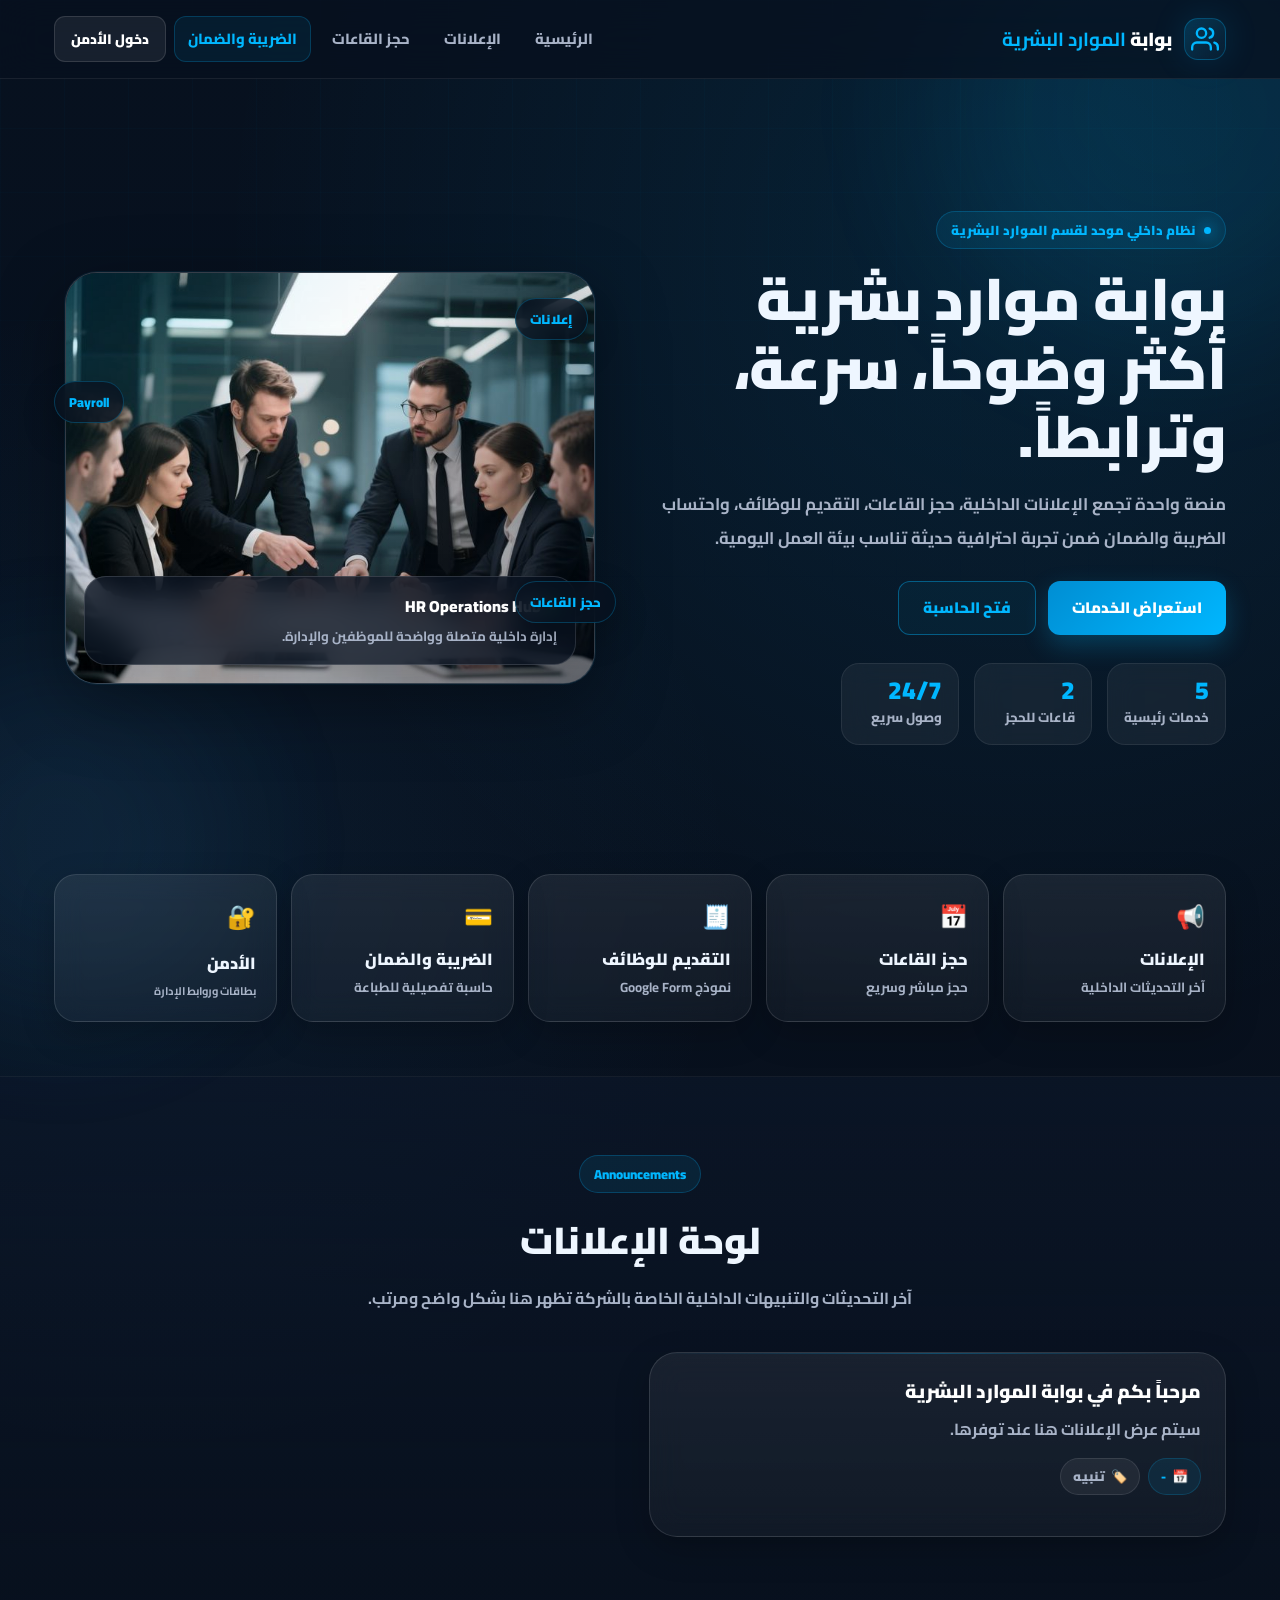
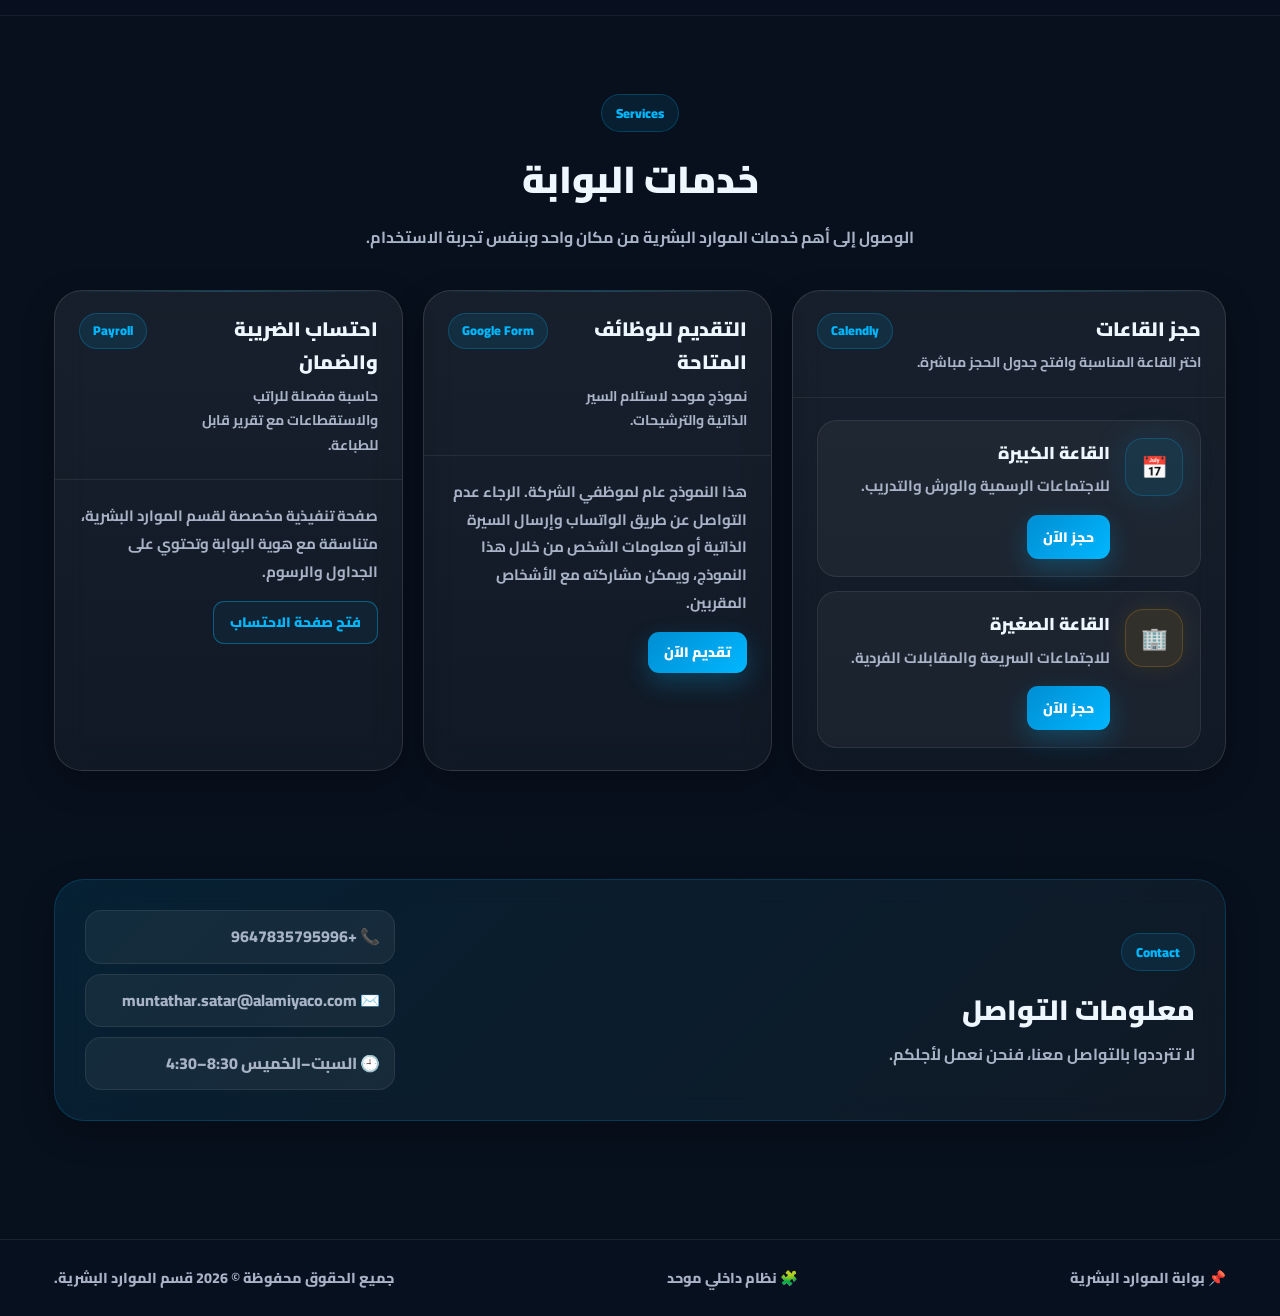
==== index.html @ 2784f4d8 "Add files via upload" ====
<!DOCTYPE html>
<html lang="ar" dir="rtl">
<head>
  <meta charset="UTF-8" />
  <meta name="viewport" content="width=device-width, initial-scale=1.0" />
  <title>بوابة الموارد البشرية | HR Portal</title>
  <link rel="preconnect" href="https://fonts.googleapis.com">
  <link href="https://fonts.googleapis.com/css2?family=Cairo:wght@300;400;600;700;800;900&display=swap" rel="stylesheet">
  <link rel="stylesheet" href="styles.css" />
</head>
<body>
  <div class="bg-orb orb-1"></div>
  <div class="bg-orb orb-2"></div>
  <div class="bg-grid"></div>

  <header id="header">
    <div class="container navbar">
      <a class="logo" href="index.html" aria-label="بوابة الموارد البشرية">
        <span class="logo-icon">
          <svg width="28" height="28" viewBox="0 0 24 24" fill="none" stroke="currentColor"
            stroke-width="2" stroke-linecap="round" stroke-linejoin="round">
            <path d="M17 21v-2a4 4 0 0 0-4-4H5a4 4 0 0 0-4 4v2"></path>
            <circle cx="9" cy="7" r="4"></circle>
            <path d="M23 21v-2a4 4 0 0 0-3-3.87"></path>
            <path d="M16 3.13a4 4 0 0 1 0 7.75"></path>
          </svg>
        </span>
        <span class="logo-text">بوابة <strong>الموارد البشرية</strong></span>
      </a>

      <nav class="nav-actions" aria-label="القائمة الرئيسية">
        <a class="nav-link" href="#home">الرئيسية</a>
        <a class="nav-link" href="#announcements">الإعلانات</a>
        <a class="nav-link" href="#booking">حجز القاعات</a>
        <a class="nav-link nav-tax" href="tax.html">الضريبة والضمان</a>
        <button class="btn btn-dark btn-sm" type="button" onclick="openAdminLogin()">دخول الأدمن</button>
      </nav>
    </div>
  </header>

  <main>
    <section class="hero portal-hero" id="home">
      <div class="container hero-layout">
        <div class="hero-copy reveal">
          <div class="eyebrow"><span></span> نظام داخلي موحد لقسم الموارد البشرية</div>
          <h1>بوابة موارد بشرية أكثر وضوحاً، سرعة، وترابطاً.</h1>
          <p>
            منصة واحدة تجمع الإعلانات الداخلية، حجز القاعات، التقديم للوظائف، واحتساب الضريبة والضمان
            ضمن تجربة احترافية حديثة تناسب بيئة العمل اليومية.
          </p>

          <div class="hero-buttons">
            <a class="btn btn-primary" href="#quickAccess">استعراض الخدمات</a>
            <a class="btn btn-outline" href="tax.html">فتح الحاسبة</a>
          </div>

          <div class="hero-metrics" aria-label="مؤشرات البوابة">
            <div><strong>5</strong><span>خدمات رئيسية</span></div>
            <div><strong>2</strong><span>قاعات للحجز</span></div>
            <div><strong>24/7</strong><span>وصول سريع</span></div>
          </div>
        </div>

        <div class="hero-visual reveal">
          <div class="visual-card">
            <img src="hero.jpg" alt="اجتماع فريق الموارد البشرية" />
            <div class="visual-overlay">
              <div>
                <span class="status-dot"></span>
                HR Operations Hub
              </div>
              <p>إدارة داخلية متصلة وواضحة للموظفين والإدارة.</p>
            </div>
          </div>
          <div class="floating-chip chip-a">إعلانات</div>
          <div class="floating-chip chip-b">حجز القاعات</div>
          <div class="floating-chip chip-c">Payroll</div>
        </div>
      </div>
    </section>

    <section class="quick-section" id="quickAccess">
      <div class="container">
        <div class="quick-grid">
          <a class="quick-card reveal" href="#announcements">
            <span class="quick-icon">📢</span>
            <strong>الإعلانات</strong>
            <small>آخر التحديثات الداخلية</small>
          </a>
          <a class="quick-card reveal" href="#booking">
            <span class="quick-icon">📅</span>
            <strong>حجز القاعات</strong>
            <small>حجز مباشر وسريع</small>
          </a>
          <a class="quick-card reveal" id="applyFormQuick" href="#" target="_blank" rel="noopener">
            <span class="quick-icon">🧾</span>
            <strong>التقديم للوظائف</strong>
            <small>نموذج Google Form</small>
          </a>
          <a class="quick-card reveal" href="tax.html">
            <span class="quick-icon">💳</span>
            <strong>الضريبة والضمان</strong>
            <small>حاسبة تفصيلية للطباعة</small>
          </a>
          <button class="quick-card reveal quick-button" type="button" onclick="openAdminLogin()">
            <span class="quick-icon">🔐</span>
            <strong>الأدمن</strong>
            <small>بطاقات وروابط الإدارة</small>
          </button>
        </div>
      </div>
    </section>

    <section id="announcements" class="content-section section-panel">
      <div class="container">
        <div class="section-title reveal">
          <span class="section-kicker">Announcements</span>
          <h2>لوحة الإعلانات</h2>
          <p>آخر التحديثات والتنبيهات الداخلية الخاصة بالشركة تظهر هنا بشكل واضح ومرتب.</p>
        </div>
        <div class="ann-list" id="annList"></div>
      </div>
    </section>

    <section class="portal-section content-section" id="portal">
      <div class="container">
        <div class="section-title reveal">
          <span class="section-kicker">Services</span>
          <h2>خدمات البوابة</h2>
          <p>الوصول إلى أهم خدمات الموارد البشرية من مكان واحد وبنفس تجربة الاستخدام.</p>
        </div>

        <div class="services-grid">
          <div id="booking" class="card service-card reveal">
            <div class="card-head">
              <div>
                <h3>حجز القاعات</h3>
                <p>اختر القاعة المناسبة وافتح جدول الحجز مباشرة.</p>
              </div>
              <span class="badge">Calendly</span>
            </div>
            <div class="card-body">
              <div class="booking-stack">
                <div class="booking-card">
                  <div class="icon-box">📅</div>
                  <div class="booking-content">
                    <h4>القاعة الكبيرة</h4>
                    <p>للاجتماعات الرسمية والورش والتدريب.</p>
                    <button class="btn btn-primary btn-sm" type="button" onclick="openCalendly('big')">حجز الآن</button>
                  </div>
                </div>
                <div class="booking-card">
                  <div class="icon-box small-room-icon">🏢</div>
                  <div class="booking-content">
                    <h4>القاعة الصغيرة</h4>
                    <p>للاجتماعات السريعة والمقابلات الفردية.</p>
                    <button class="btn btn-primary btn-sm" type="button" onclick="openCalendly('small')">حجز الآن</button>
                  </div>
                </div>
              </div>
            </div>
          </div>

          <div id="apply" class="card service-card reveal">
            <div class="card-head">
              <div>
                <h3>التقديم للوظائف المتاحة</h3>
                <p>نموذج موحد لاستلام السير الذاتية والترشيحات.</p>
              </div>
              <span class="badge">Google Form</span>
            </div>
            <div class="card-body">
              <p class="apply-text">
                هذا النموذج عام لموظفي الشركة. الرجاء عدم التواصل عن طريق الواتساب وإرسال السيرة الذاتية
                أو معلومات الشخص من خلال هذا النموذج، ويمكن مشاركته مع الأشخاص المقربين.
              </p>
              <a class="btn btn-primary btn-sm" id="applyFormBtn" href="#" target="_blank" rel="noopener">تقديم الآن</a>
            </div>
          </div>

          <div id="taxCalculator" class="card service-card reveal">
            <div class="card-head">
              <div>
                <h3>احتساب الضريبة والضمان</h3>
                <p>حاسبة مفصلة للراتب والاستقطاعات مع تقرير قابل للطباعة.</p>
              </div>
              <span class="badge">Payroll</span>
            </div>
            <div class="card-body">
              <p class="apply-text">
                صفحة تنفيذية مخصصة لقسم الموارد البشرية، متناسقة مع هوية البوابة وتحتوي على الجداول والرسوم.
              </p>
              <a class="btn btn-outline btn-sm" href="tax.html">فتح صفحة الاحتساب</a>
            </div>
          </div>
        </div>
      </div>
    </section>

    <section id="info" class="info-section content-section">
      <div class="container">
        <div class="contact-panel reveal">
          <div>
            <span class="section-kicker">Contact</span>
            <h2>معلومات التواصل</h2>
            <p>لا تترددوا بالتواصل معنا، فنحن نعمل لأجلكم.</p>
          </div>
          <div class="contact-items">
            <div class="contact-item">📞 <span id="hrPhone">+9647835795996</span></div>
            <div class="contact-item">✉️ <a id="hrEmail" href="mailto:muntathar.satar@alamiyaco.com">muntathar.satar@alamiyaco.com</a></div>
            <div class="contact-item">🕘 السبت–الخميس 8:30–4:30</div>
          </div>
        </div>
      </div>
    </section>
  </main>

  <footer>
    <div class="container footer-mini">
      <div class="item">📌 بوابة الموارد البشرية</div>
      <div class="item">🧩 نظام داخلي موحد</div>
      <div class="item">جميع الحقوق محفوظة &copy; <span id="year"></span> قسم الموارد البشرية.</div>
    </div>
  </footer>

  <div class="modal" id="calModal" aria-hidden="true">
    <div class="modal-dialog" role="dialog" aria-modal="true">
      <div class="modal-head">
        <h3 id="calTitle">الحجز</h3>
        <button class="xbtn" type="button" onclick="closeCalModal()">✕</button>
      </div>
      <div class="modal-body modal-body-zero">
        <iframe class="cal-frame" id="calFrame" title="Calendly"></iframe>
      </div>
    </div>
  </div>

  <div class="modal" id="adminLoginModal" aria-hidden="true">
    <div class="modal-dialog admin-dialog" role="dialog" aria-modal="true">
      <div class="modal-head">
        <h3>دخول الأدمن</h3>
        <button class="xbtn" type="button" onclick="closeAdminLogin()">✕</button>
      </div>
      <div class="admin-login-body">
        <p class="admin-login-text">الرجاء إدخال كلمة المرور للدخول إلى بوابة الأدمن.</p>
        <input type="password" id="adminPassword" placeholder="أدخل كلمة المرور" class="admin-password-input" />
        <div id="adminLoginError" class="admin-login-error"></div>
        <div class="admin-login-actions">
          <button class="btn btn-primary" type="button" onclick="submitAdminLogin()">دخول</button>
          <button class="btn btn-outline-dark" type="button" onclick="closeAdminLogin()">إلغاء</button>
        </div>
      </div>
    </div>
  </div>

  <script src="script.js"></script>
</body>
</html>
---- styles.css ----
/* ===== HR PORTAL — CONNECTED PREMIUM CORPORATE FUTURISTIC UI ===== */
:root{
  --navy:#07111f;
  --navy-2:#0b1628;
  --navy-3:#101d31;
  --panel:rgba(255,255,255,.055);
  --panel-strong:rgba(255,255,255,.082);
  --border:rgba(255,255,255,.12);
  --border-soft:rgba(255,255,255,.075);
  --cyan:#00b7ff;
  --blue:#3498db;
  --cyan-soft:rgba(0,183,255,.14);
  --cyan-border:rgba(0,183,255,.28);
  --white:#ffffff;
  --text:#eef6ff;
  --muted:#a8b3c7;
  --muted-2:#77839a;
  --warning:#f59e0b;
  --danger:#ff4466;
  --radius-sm:12px;
  --radius:18px;
  --radius-lg:28px;
  --container:1220px;
  --shadow:0 20px 70px rgba(0,0,0,.36);
  --shadow-soft:0 12px 34px rgba(0,0,0,.22);
  --glow:0 0 35px rgba(0,183,255,.13);
  --transition:all .32s cubic-bezier(.4,0,.2,1);
  --font:'Cairo',sans-serif;
}

*{box-sizing:border-box;margin:0;padding:0}
*::before,*::after{box-sizing:border-box}
html{scroll-behavior:smooth}
body{
  font-family:var(--font);
  background:
    radial-gradient(circle at 80% 8%, rgba(0,183,255,.105), transparent 28%),
    radial-gradient(circle at 12% 30%, rgba(52,152,219,.08), transparent 25%),
    linear-gradient(180deg,var(--navy),#08101d 48%,#07101d);
  color:var(--text);
  line-height:1.7;
  overflow-x:hidden;
  min-height:100vh;
}
body.tax-page, body.admin-page{padding-top:88px}
a{text-decoration:none;color:inherit}
ul{list-style:none}
img{max-width:100%;display:block}
button,input,select,textarea{font-family:var(--font)}

.container{max-width:var(--container);margin:0 auto;padding:0 24px;position:relative;z-index:2}
.bg-grid{position:fixed;inset:0;background-image:linear-gradient(rgba(0,183,255,.035) 1px,transparent 1px),linear-gradient(90deg,rgba(0,183,255,.035) 1px,transparent 1px);background-size:64px 64px;mask-image:linear-gradient(to bottom,rgba(0,0,0,.75),transparent 70%);pointer-events:none;z-index:0}
.bg-orb{position:fixed;border-radius:999px;filter:blur(78px);pointer-events:none;z-index:0;opacity:.82;animation:orbFloat 13s ease-in-out infinite alternate}
.orb-1{width:460px;height:460px;right:-120px;top:-120px;background:rgba(0,183,255,.14)}
.orb-2{width:360px;height:360px;left:-120px;bottom:-120px;background:rgba(52,152,219,.10);animation-delay:-6s}
@keyframes orbFloat{to{transform:translate(34px,42px) scale(1.08)}}

header,.app-header{
  position:fixed;top:0;left:0;right:0;z-index:1000;
  background:rgba(7,17,31,.76);
  backdrop-filter:blur(20px);
  -webkit-backdrop-filter:blur(20px);
  border-bottom:1px solid var(--border-soft);
  transition:var(--transition);
}
header.scrolled,.app-header.scrolled{background:rgba(7,17,31,.94);box-shadow:0 10px 30px rgba(0,0,0,.28)}
.navbar{min-height:78px;display:flex;align-items:center;justify-content:space-between;gap:18px;transition:var(--transition)}
header.scrolled .navbar{min-height:64px}
.logo{display:flex;align-items:center;gap:12px;font-weight:900;color:var(--white);white-space:nowrap}
.logo-icon{width:42px;height:42px;border-radius:14px;display:grid;place-items:center;background:linear-gradient(135deg,rgba(0,183,255,.20),rgba(52,152,219,.06));border:1px solid var(--cyan-border);color:var(--cyan);box-shadow:var(--glow)}
.logo-text{font-size:1.18rem}
.logo-text strong{color:var(--cyan)}
.nav-actions{display:flex;align-items:center;gap:8px;flex-wrap:wrap;justify-content:flex-end}
.nav-link{color:var(--muted);font-weight:800;font-size:.92rem;padding:9px 13px;border-radius:12px;transition:var(--transition);white-space:nowrap}
.nav-link:hover,.nav-link.active{color:var(--white);background:rgba(255,255,255,.07)}
.nav-tax{border:1px solid rgba(0,183,255,.22);color:var(--cyan);background:rgba(0,183,255,.075)}
.nav-tax:hover{background:rgba(0,183,255,.13);box-shadow:var(--glow)}

.btn{display:inline-flex;align-items:center;justify-content:center;gap:8px;border:0;border-radius:var(--radius-sm);padding:13px 24px;font-size:.95rem;font-weight:900;cursor:pointer;transition:var(--transition);position:relative;overflow:hidden;white-space:nowrap}
.btn::after{content:"";position:absolute;inset:0;background:rgba(255,255,255,0);transition:var(--transition)}
.btn:hover::after{background:rgba(255,255,255,.07)}
.btn:hover{transform:translateY(-2px)}
.btn-primary{color:#fff;background:linear-gradient(135deg,#008ed3,#00b7ff);box-shadow:0 10px 26px rgba(0,183,255,.24)}
.btn-primary:hover{box-shadow:0 14px 34px rgba(0,183,255,.35)}
.btn-outline{background:rgba(0,183,255,.05);border:1px solid rgba(0,183,255,.40);color:var(--cyan)}
.btn-outline:hover{background:rgba(0,183,255,.12);border-color:var(--cyan)}
.btn-dark{background:rgba(255,255,255,.07);border:1px solid rgba(255,255,255,.12);color:var(--white)}
.btn-dark:hover{background:rgba(255,255,255,.12)}
.btn-outline-dark{background:transparent;border:1px solid rgba(255,255,255,.18);color:var(--muted)}
.btn-outline-dark:hover{color:var(--white);border-color:rgba(255,255,255,.34)}
.btn-sm{padding:9px 16px;font-size:.86rem;border-radius:11px}

.hero{position:relative;min-height:100vh;display:flex;align-items:center;padding:120px 0 64px}
.hero-layout{display:grid;grid-template-columns:1.02fr .98fr;gap:46px;align-items:center}
.eyebrow,.section-kicker{display:inline-flex;align-items:center;gap:8px;color:var(--cyan);background:rgba(0,183,255,.09);border:1px solid rgba(0,183,255,.23);border-radius:999px;padding:7px 14px;font-weight:900;font-size:.82rem;margin-bottom:16px}
.eyebrow span{width:7px;height:7px;border-radius:999px;background:var(--cyan);box-shadow:0 0 14px var(--cyan);animation:pulse 2.4s ease-in-out infinite}
@keyframes pulse{50%{opacity:.45;transform:scale(.82)}}
.hero h1{font-size:clamp(2rem,4.6vw,4.2rem);line-height:1.16;font-weight:900;letter-spacing:-.5px;margin-bottom:18px;max-width:720px}
.hero p{color:var(--muted);font-weight:700;font-size:1.05rem;line-height:2;max-width:660px}
.hero-buttons{display:flex;gap:12px;flex-wrap:wrap;margin-top:26px}
.hero-metrics{display:flex;gap:15px;flex-wrap:wrap;margin-top:28px}
.hero-metrics div{min-width:118px;padding:14px 16px;border-radius:18px;background:var(--panel);border:1px solid var(--border-soft);backdrop-filter:blur(14px)}
.hero-metrics strong{display:block;color:var(--cyan);font-size:1.55rem;font-weight:900;line-height:1}
.hero-metrics span{color:var(--muted);font-size:.82rem;font-weight:800}
.hero-visual{position:relative;min-height:430px;display:flex;align-items:center;justify-content:center}
.visual-card{position:relative;width:min(100%,530px);border-radius:32px;overflow:hidden;background:var(--panel);border:1px solid rgba(255,255,255,.14);box-shadow:var(--shadow),0 0 0 1px rgba(0,183,255,.08)}
.visual-card::before{content:"";position:absolute;inset:0;background:linear-gradient(135deg,rgba(0,183,255,.16),transparent 38%,rgba(7,17,31,.45));z-index:1;pointer-events:none}
.visual-card img{height:410px;width:100%;object-fit:cover;filter:saturate(.92) contrast(1.06)}
.visual-overlay{position:absolute;right:18px;left:18px;bottom:18px;z-index:2;background:rgba(7,17,31,.76);border:1px solid rgba(255,255,255,.14);border-radius:22px;padding:16px 18px;backdrop-filter:blur(14px);box-shadow:var(--shadow-soft)}
.visual-overlay div{display:flex;align-items:center;gap:8px;color:var(--white);font-weight:900}
.visual-overlay p{font-size:.84rem;line-height:1.8;margin-top:4px}
.status-dot{width:8px;height:8px;border-radius:999px;background:#22c55e;box-shadow:0 0 12px #22c55e}
.floating-chip{position:absolute;z-index:3;padding:9px 14px;border-radius:999px;background:rgba(7,17,31,.78);border:1px solid rgba(0,183,255,.25);color:var(--cyan);font-size:.82rem;font-weight:900;box-shadow:var(--shadow-soft);backdrop-filter:blur(12px);animation:floatChip 4.5s ease-in-out infinite alternate}
.chip-a{top:35px;right:18px}.chip-b{bottom:70px;right:-10px;animation-delay:-1.6s}.chip-c{top:118px;left:0;animation-delay:-3s}
@keyframes floatChip{to{transform:translateY(-12px)}}

.quick-section{padding:0 0 54px;margin-top:-26px;position:relative;z-index:5}
.quick-grid{display:grid;grid-template-columns:repeat(5,minmax(0,1fr));gap:14px}
.quick-card{min-height:142px;display:flex;flex-direction:column;justify-content:center;align-items:flex-start;text-align:right;background:linear-gradient(180deg,rgba(255,255,255,.075),rgba(255,255,255,.038));border:1px solid var(--border);border-radius:22px;padding:20px;box-shadow:var(--shadow-soft);transition:var(--transition);backdrop-filter:blur(14px);color:var(--text)}
.quick-card:hover{transform:translateY(-6px);border-color:rgba(0,183,255,.30);box-shadow:var(--shadow-soft),var(--glow)}
.quick-button{width:100%;font-family:var(--font);cursor:pointer}
.quick-icon{font-size:1.45rem;margin-bottom:10px}
.quick-card strong{font-size:1.02rem;font-weight:900}
.quick-card small{color:var(--muted);font-weight:700;margin-top:3px}

.content-section{padding:78px 0}
.section-panel{background:linear-gradient(180deg,rgba(11,22,40,.72),rgba(7,17,31,.35));border-top:1px solid rgba(255,255,255,.05);border-bottom:1px solid rgba(255,255,255,.05)}
.section-title{text-align:center;margin-bottom:38px}
.section-title h2{font-size:clamp(1.65rem,3vw,2.35rem);font-weight:900;margin-bottom:10px}
.section-title p{max-width:720px;margin:0 auto;color:var(--muted);font-weight:700;line-height:1.9}
.card{background:linear-gradient(180deg,rgba(255,255,255,.067),rgba(255,255,255,.038));border:1px solid var(--border);border-radius:var(--radius-lg);box-shadow:var(--shadow-soft);backdrop-filter:blur(16px);position:relative;overflow:hidden;transition:var(--transition)}
.card::before{content:"";position:absolute;top:0;right:0;left:0;height:1px;background:linear-gradient(90deg,transparent,rgba(0,183,255,.45),transparent);opacity:.65}
.card:hover{transform:translateY(-4px);border-color:rgba(0,183,255,.24);box-shadow:var(--shadow),var(--glow)}
.card-head{display:flex;align-items:flex-start;justify-content:space-between;gap:14px;padding:22px 24px;border-bottom:1px solid rgba(255,255,255,.075)}
.card-head h3{font-weight:900;font-size:1.22rem;margin-bottom:4px}
.card-head p{color:var(--muted);font-weight:700;font-size:.88rem;line-height:1.75}
.card-body{padding:22px 24px}
.badge{display:inline-flex;align-items:center;justify-content:center;border:1px solid rgba(0,183,255,.24);background:rgba(0,183,255,.10);color:var(--cyan);border-radius:999px;padding:6px 13px;font-size:.8rem;font-weight:900;white-space:nowrap}

.ann-list{display:grid;grid-template-columns:repeat(2,minmax(0,1fr));gap:18px}
.ann-item{min-height:185px}
.ann-title{font-size:1.18rem;font-weight:900;margin-bottom:8px;color:var(--white)}
.ann-text{color:var(--muted);font-weight:700;line-height:1.85}
.ann-meta{display:flex;flex-wrap:wrap;gap:8px;margin-top:14px}
.pill{display:inline-flex;align-items:center;gap:6px;border-radius:999px;padding:6px 12px;font-size:.82rem;font-weight:900;color:var(--cyan);background:rgba(0,183,255,.09);border:1px solid rgba(0,183,255,.18)}
.pill.gray{color:var(--muted);background:rgba(255,255,255,.06);border-color:rgba(255,255,255,.10)}
.ann-actions{margin-top:16px}

.services-grid{display:grid;grid-template-columns:1.15fr .925fr .925fr;gap:20px;align-items:stretch}
.service-card{height:100%}
.booking-stack{display:grid;gap:14px}
.booking-card{display:flex;gap:15px;align-items:flex-start;padding:17px;border-radius:20px;background:rgba(255,255,255,.045);border:1px solid rgba(255,255,255,.08);transition:var(--transition)}
.booking-card:hover{border-color:rgba(0,183,255,.22);background:rgba(0,183,255,.055)}
.icon-box{width:58px;height:58px;border-radius:18px;display:grid;place-items:center;flex:0 0 auto;background:rgba(0,183,255,.10);border:1px solid rgba(0,183,255,.22);box-shadow:var(--glow);font-size:1.35rem}
.small-room-icon{background:rgba(245,158,11,.10);border-color:rgba(245,158,11,.22);box-shadow:0 0 26px rgba(245,158,11,.10)}
.booking-content h4{font-size:1.08rem;font-weight:900;margin-bottom:5px}
.booking-content p,.apply-text{color:var(--muted);font-size:.94rem;font-weight:700;line-height:1.85;margin-bottom:15px}

.info-section{padding-top:30px}
.contact-panel{display:flex;justify-content:space-between;gap:28px;align-items:center;background:linear-gradient(135deg,rgba(0,183,255,.10),rgba(255,255,255,.04));border:1px solid rgba(0,183,255,.18);border-radius:30px;padding:30px;box-shadow:var(--shadow-soft);backdrop-filter:blur(14px)}
.contact-panel h2{font-size:1.75rem;font-weight:900;margin-bottom:6px}
.contact-panel p{color:var(--muted);font-weight:700}
.contact-items{display:grid;gap:10px;min-width:310px}
.contact-item{padding:12px 14px;border-radius:16px;background:rgba(255,255,255,.055);border:1px solid rgba(255,255,255,.08);color:var(--muted);font-weight:800}

footer{margin-top:40px;padding:26px 0;border-top:1px solid rgba(255,255,255,.08);background:rgba(7,17,31,.72)}
.footer-mini{display:flex;align-items:center;justify-content:space-between;gap:16px;flex-wrap:wrap;color:var(--muted);font-weight:800}
.footer-mini .item{font-size:.9rem}

.modal{position:fixed;inset:0;background:rgba(0,0,0,.62);display:none;align-items:center;justify-content:center;z-index:2000;padding:18px}
.modal.show{display:flex}
.modal-dialog{width:min(900px,96vw);background:rgba(10,22,39,.96);border:1px solid rgba(255,255,255,.12);border-radius:24px;box-shadow:var(--shadow);overflow:hidden;backdrop-filter:blur(18px)}
.modal-head{display:flex;justify-content:space-between;align-items:center;gap:12px;padding:18px 20px;border-bottom:1px solid rgba(255,255,255,.08)}
.modal-head h3{font-weight:900;font-size:1.2rem}
.xbtn{width:40px;height:40px;border:0;border-radius:999px;background:rgba(255,255,255,.08);color:var(--white);cursor:pointer;font-weight:900;transition:var(--transition)}
.xbtn:hover{background:rgba(255,68,102,.16);color:var(--danger)}
.modal-body-zero{padding:0}.cal-frame{width:100%;height:72vh;border:0;display:block}
.admin-dialog{width:min(470px,95vw)}
.admin-login-body{padding:22px}
.admin-login-text{color:var(--muted);font-weight:700;margin-bottom:14px}
.admin-password-input{width:100%;padding:14px 16px;border-radius:14px;border:1px solid rgba(255,255,255,.13);background:rgba(255,255,255,.06);color:var(--white);outline:0;font-size:1rem;margin-bottom:12px}
.admin-password-input:focus{border-color:rgba(0,183,255,.55);box-shadow:0 0 0 4px rgba(0,183,255,.10)}
.admin-login-error{color:var(--danger);font-weight:800;min-height:24px;margin-bottom:10px}
.admin-login-actions{display:flex;gap:10px;flex-wrap:wrap}

.reveal{opacity:0;transform:translateY(24px);transition:opacity .7s ease,transform .7s ease}
.reveal.visible{opacity:1;transform:translateY(0)}

@media(max-width:1060px){
  .hero-layout,.services-grid{grid-template-columns:1fr}
  .hero{padding-top:112px}
  .hero-visual{min-height:auto}
  .quick-grid{grid-template-columns:repeat(3,1fr)}
  .ann-list{grid-template-columns:1fr}
}
@media(max-width:760px){
  body.tax-page,body.admin-page{padding-top:118px}
  .navbar{min-height:auto;padding:14px 0;flex-direction:column;align-items:stretch}
  .logo{justify-content:center}.nav-actions{justify-content:center}
  .hero{min-height:auto;padding:150px 0 48px}
  .hero-copy{text-align:center}.hero p{margin:0 auto}.hero-buttons,.hero-metrics{justify-content:center}
  .visual-card img{height:300px}
  .quick-grid{grid-template-columns:1fr 1fr}
  .content-section{padding:56px 0}
  .contact-panel{flex-direction:column;align-items:stretch;text-align:center}.contact-items{min-width:0}
  .card-head{flex-direction:column}.booking-card{flex-direction:column}
}
@media(max-width:520px){
  .container{padding:0 16px}
  .quick-grid{grid-template-columns:1fr}
  .hero-metrics div{flex:1 1 120px}
  .btn{width:100%}
  .nav-actions .btn,.nav-actions .nav-link{width:auto}
  .floating-chip{display:none}
}
@media print{
  header,.app-header,.nav-actions,.actions,.hero-buttons,.quick-section,footer,.modal{display:none!important}
  body{background:#fff!important;color:#111!important;padding-top:0!important}
  .bg-grid,.bg-orb{display:none!important}
  .card,.visual-card,.contact-panel{box-shadow:none!important;background:#fff!important;border:1px solid #ddd!important}
}
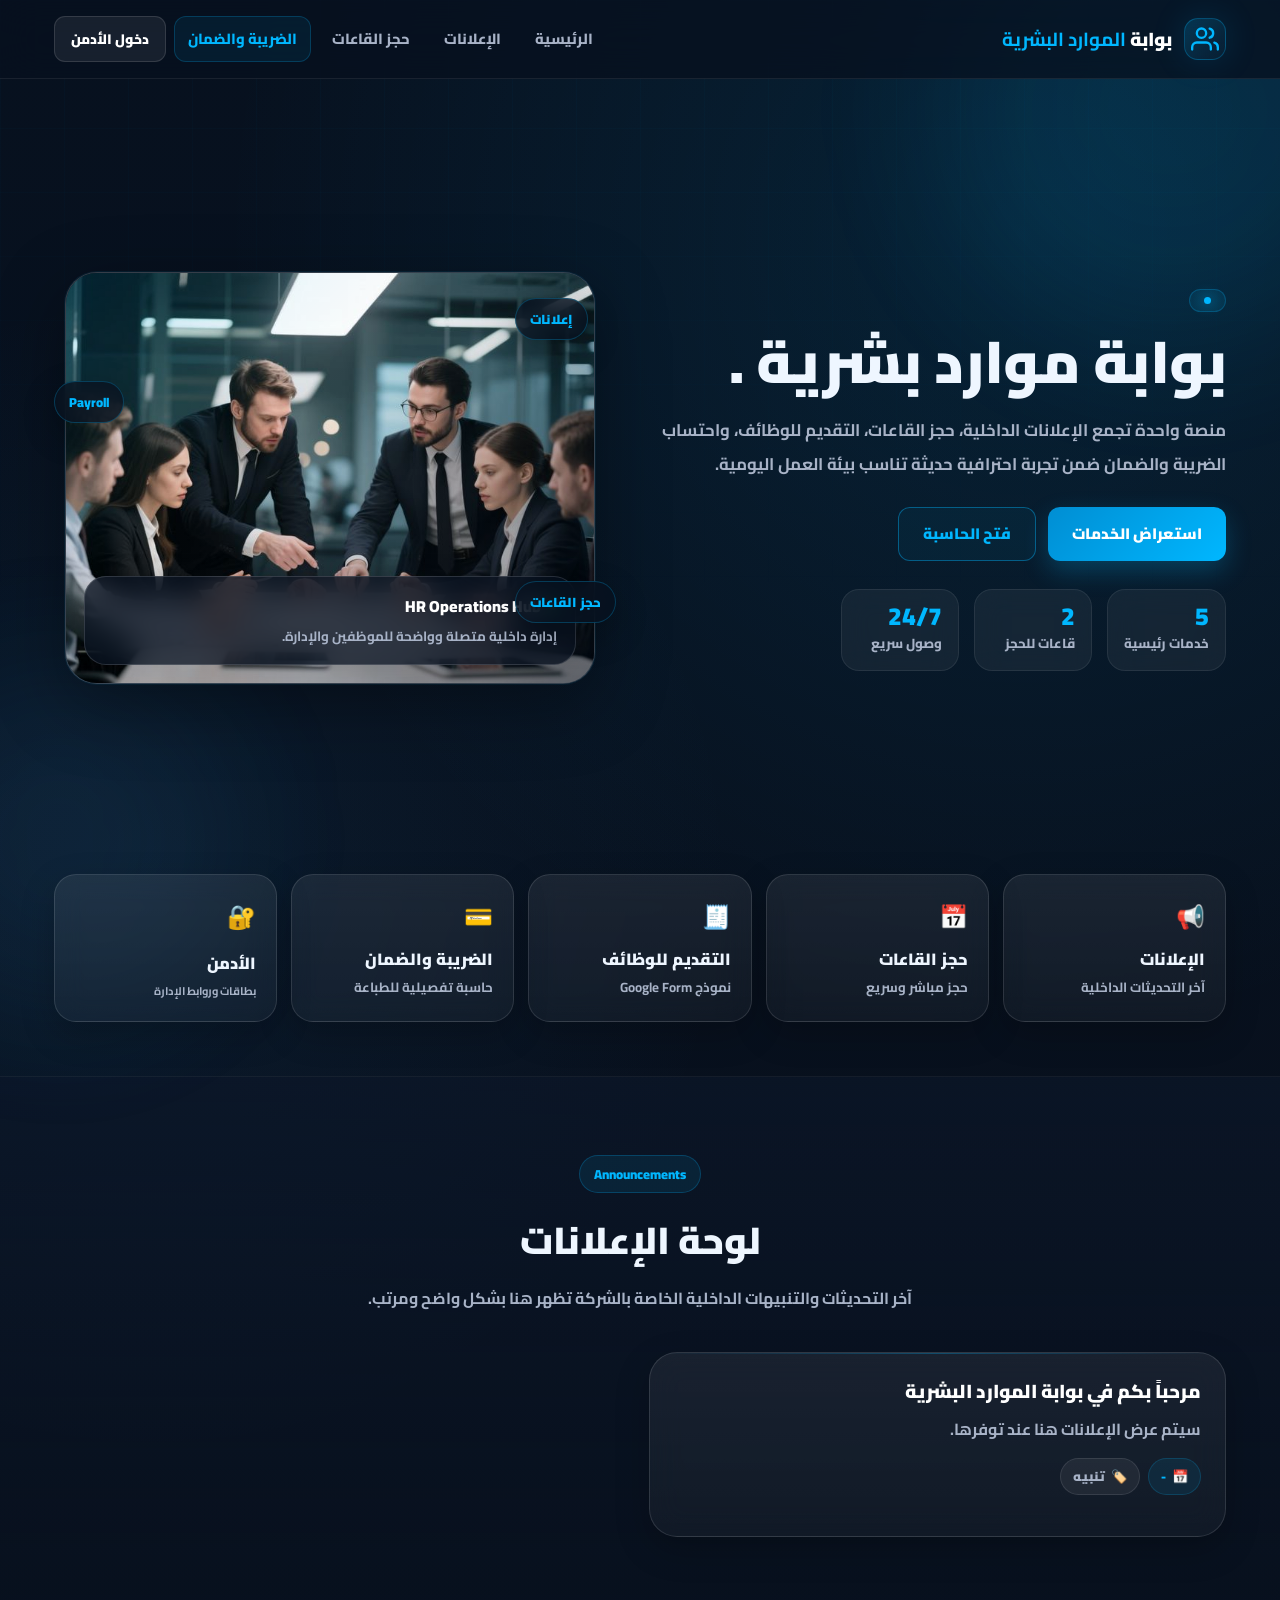
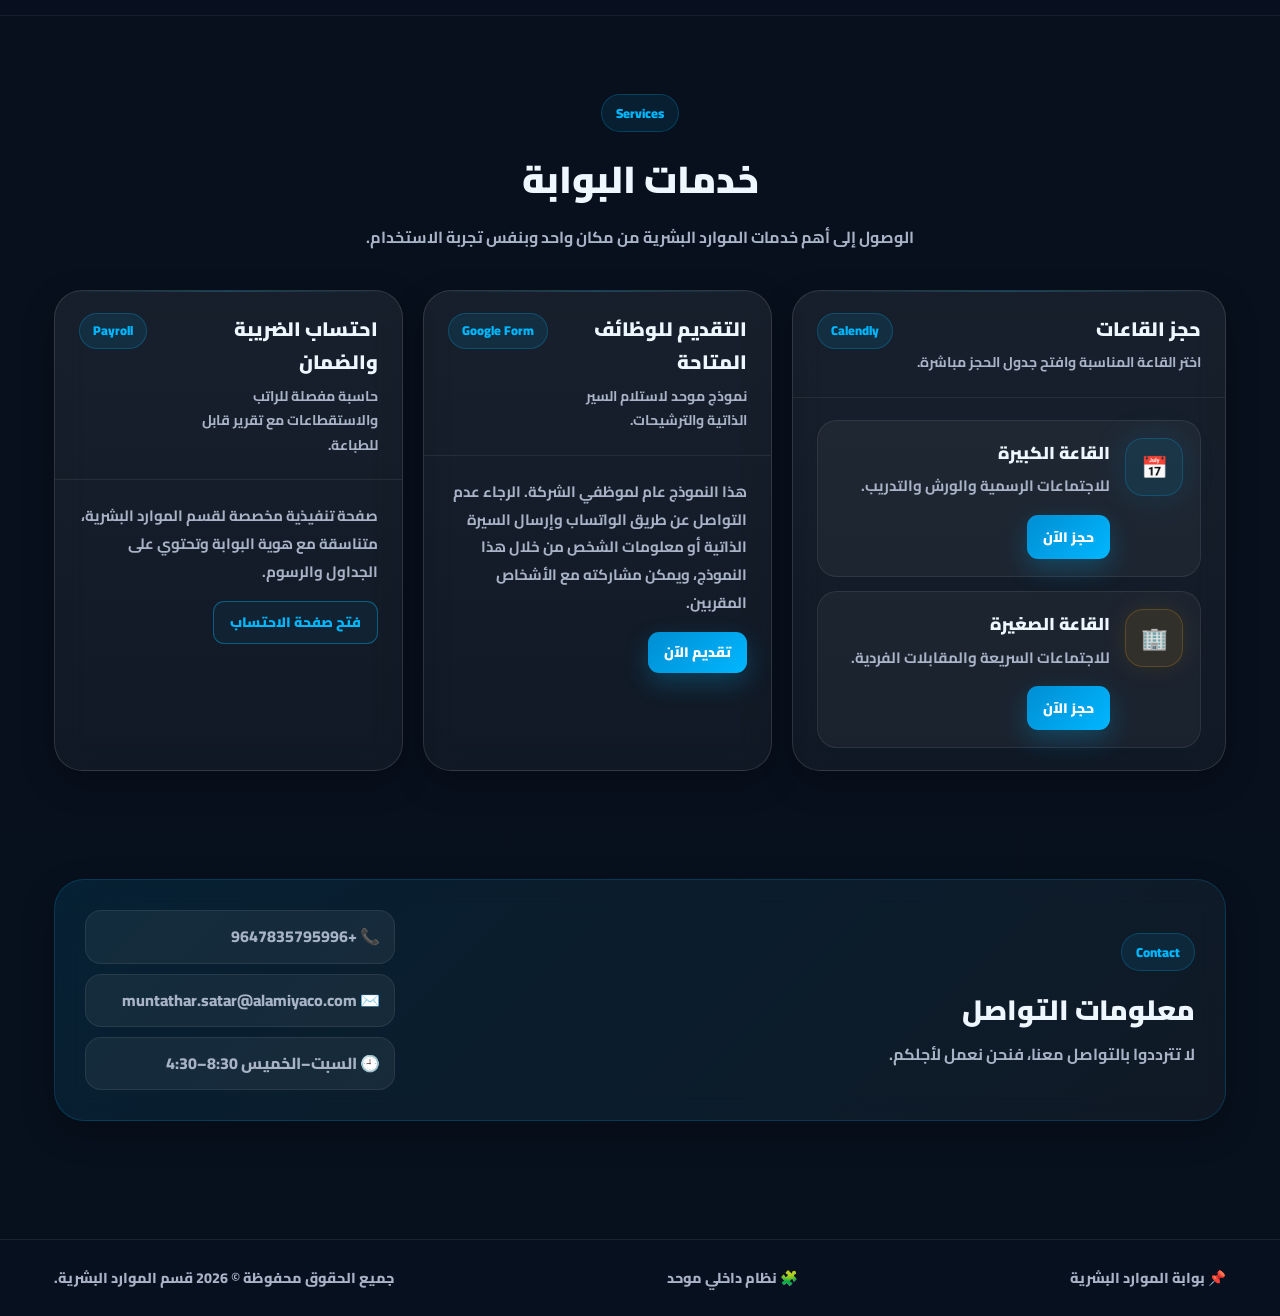
==== commit 6d8a22b2: "index.html" ====
--- a/index.html
+++ b/index.html
@@ -42,8 +42,8 @@
     <section class="hero portal-hero" id="home">
       <div class="container hero-layout">
         <div class="hero-copy reveal">
-          <div class="eyebrow"><span></span> نظام داخلي موحد لقسم الموارد البشرية</div>
-          <h1>بوابة موارد بشرية أكثر وضوحاً، سرعة، وترابطاً.</h1>
+          <div class="eyebrow"><span></span></div>
+          <h1>بوابة موارد بشرية .</h1>
           <p>
             منصة واحدة تجمع الإعلانات الداخلية، حجز القاعات، التقديم للوظائف، واحتساب الضريبة والضمان
             ضمن تجربة احترافية حديثة تناسب بيئة العمل اليومية.
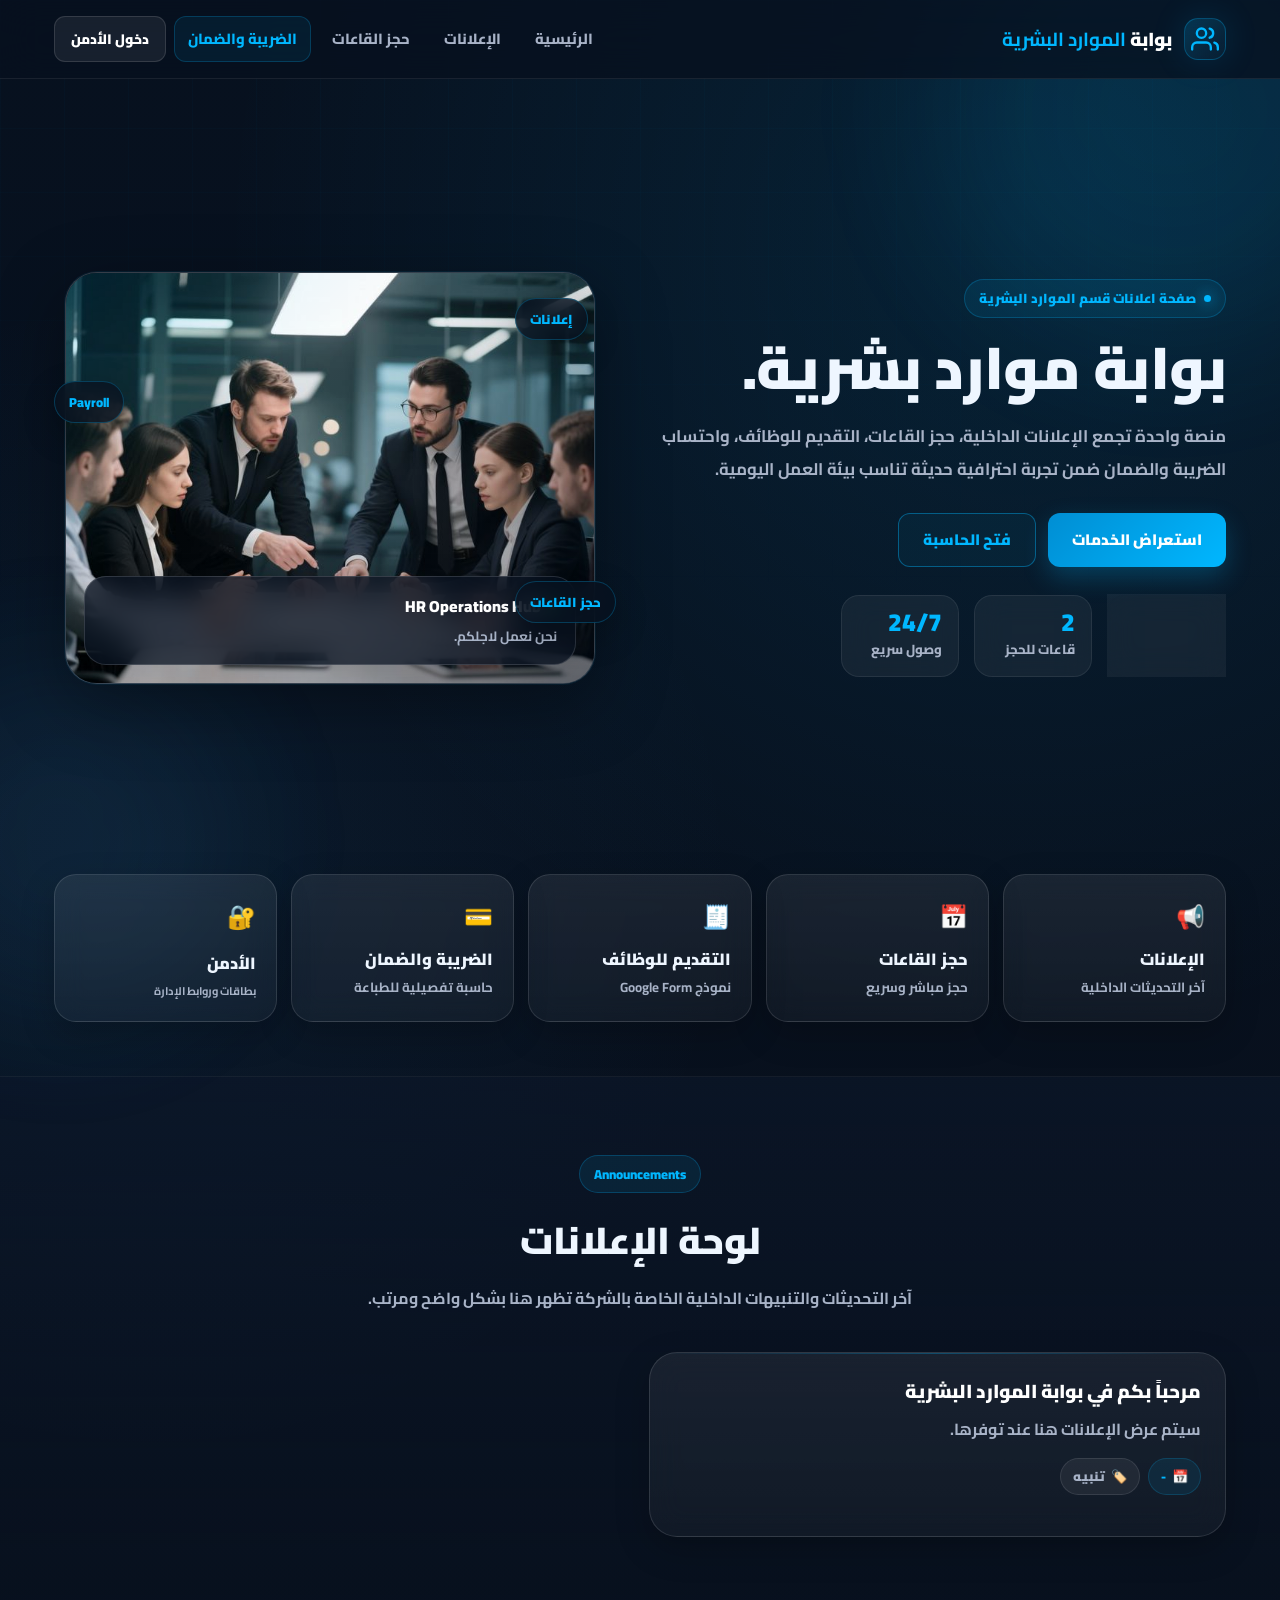
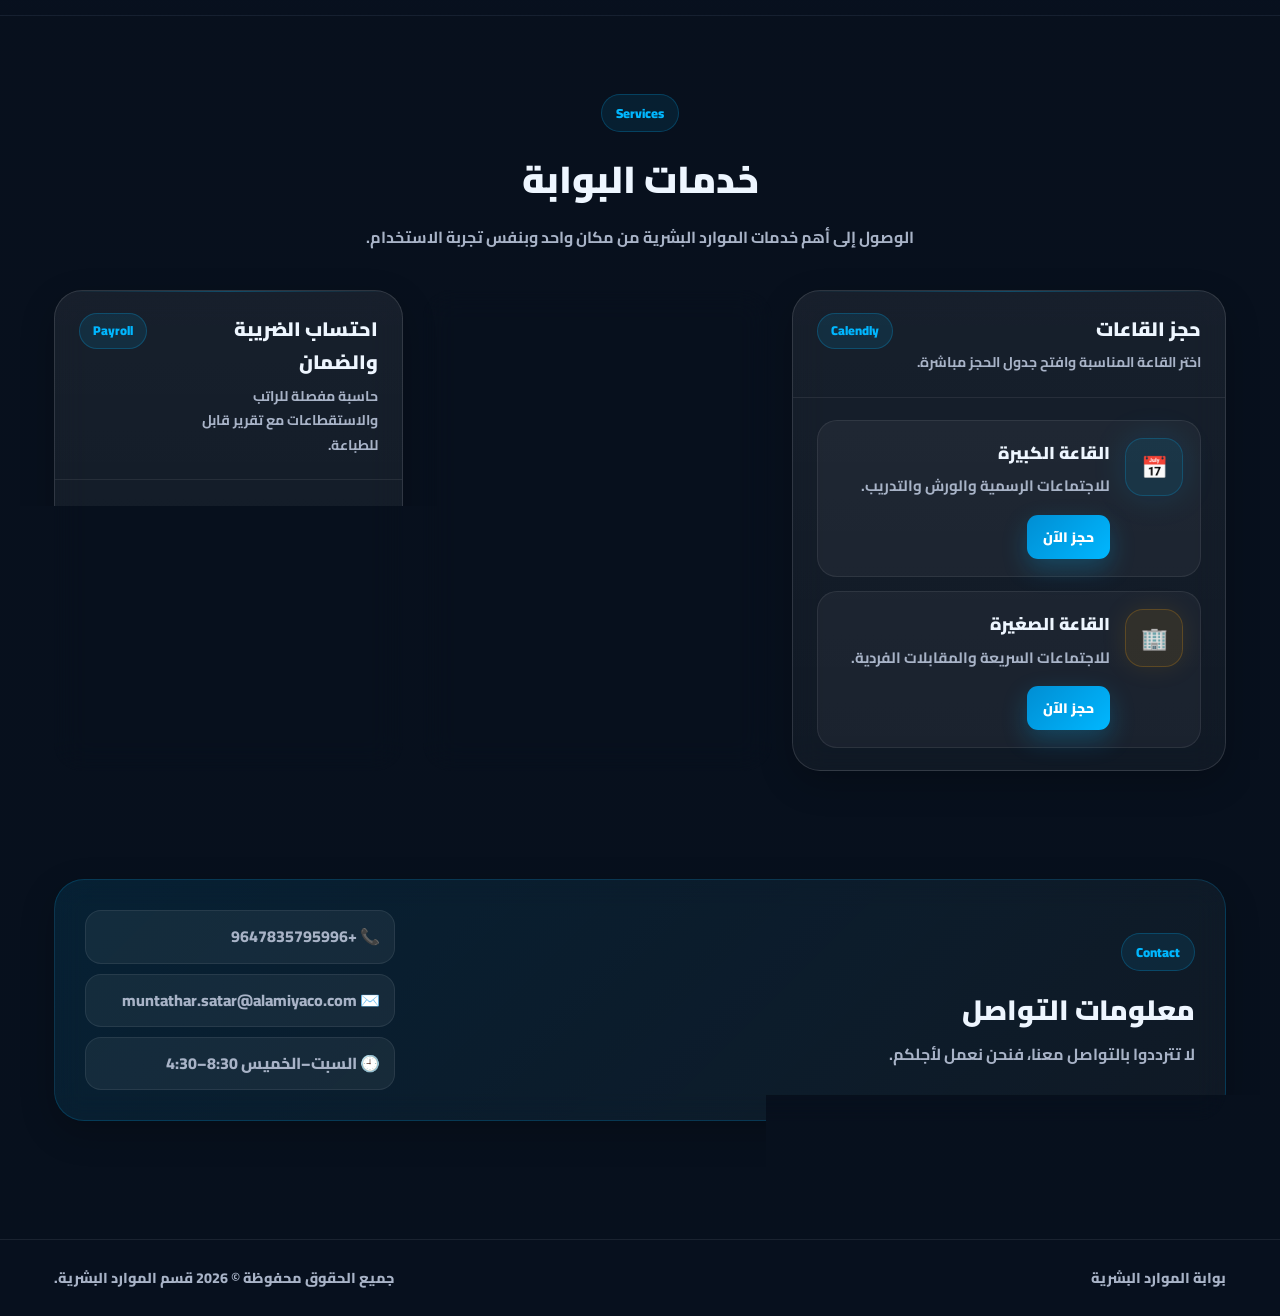
==== commit bf36fc54: "index.html" ====
--- a/index.html
+++ b/index.html
@@ -42,8 +42,8 @@
     <section class="hero portal-hero" id="home">
       <div class="container hero-layout">
         <div class="hero-copy reveal">
-          <div class="eyebrow"><span></span></div>
-          <h1>بوابة موارد بشرية .</h1>
+          <div class="eyebrow"><span></span>صفحة اعلانات قسم الموارد البشرية</div>
+          <h1>بوابة موارد بشرية.</h1>
           <p>
             منصة واحدة تجمع الإعلانات الداخلية، حجز القاعات، التقديم للوظائف، واحتساب الضريبة والضمان
             ضمن تجربة احترافية حديثة تناسب بيئة العمل اليومية.
@@ -69,7 +69,7 @@
                 <span class="status-dot"></span>
                 HR Operations Hub
               </div>
-              <p>إدارة داخلية متصلة وواضحة للموظفين والإدارة.</p>
+              <p>نحن نعمل لاجلكم.</p>
             </div>
           </div>
           <div class="floating-chip chip-a">إعلانات</div>
@@ -217,8 +217,8 @@
 
   <footer>
     <div class="container footer-mini">
-      <div class="item">📌 بوابة الموارد البشرية</div>
-      <div class="item">🧩 نظام داخلي موحد</div>
+      <div class="item"> بوابة الموارد البشرية</div>
+      <div class="item"></div>
       <div class="item">جميع الحقوق محفوظة &copy; <span id="year"></span> قسم الموارد البشرية.</div>
     </div>
   </footer>
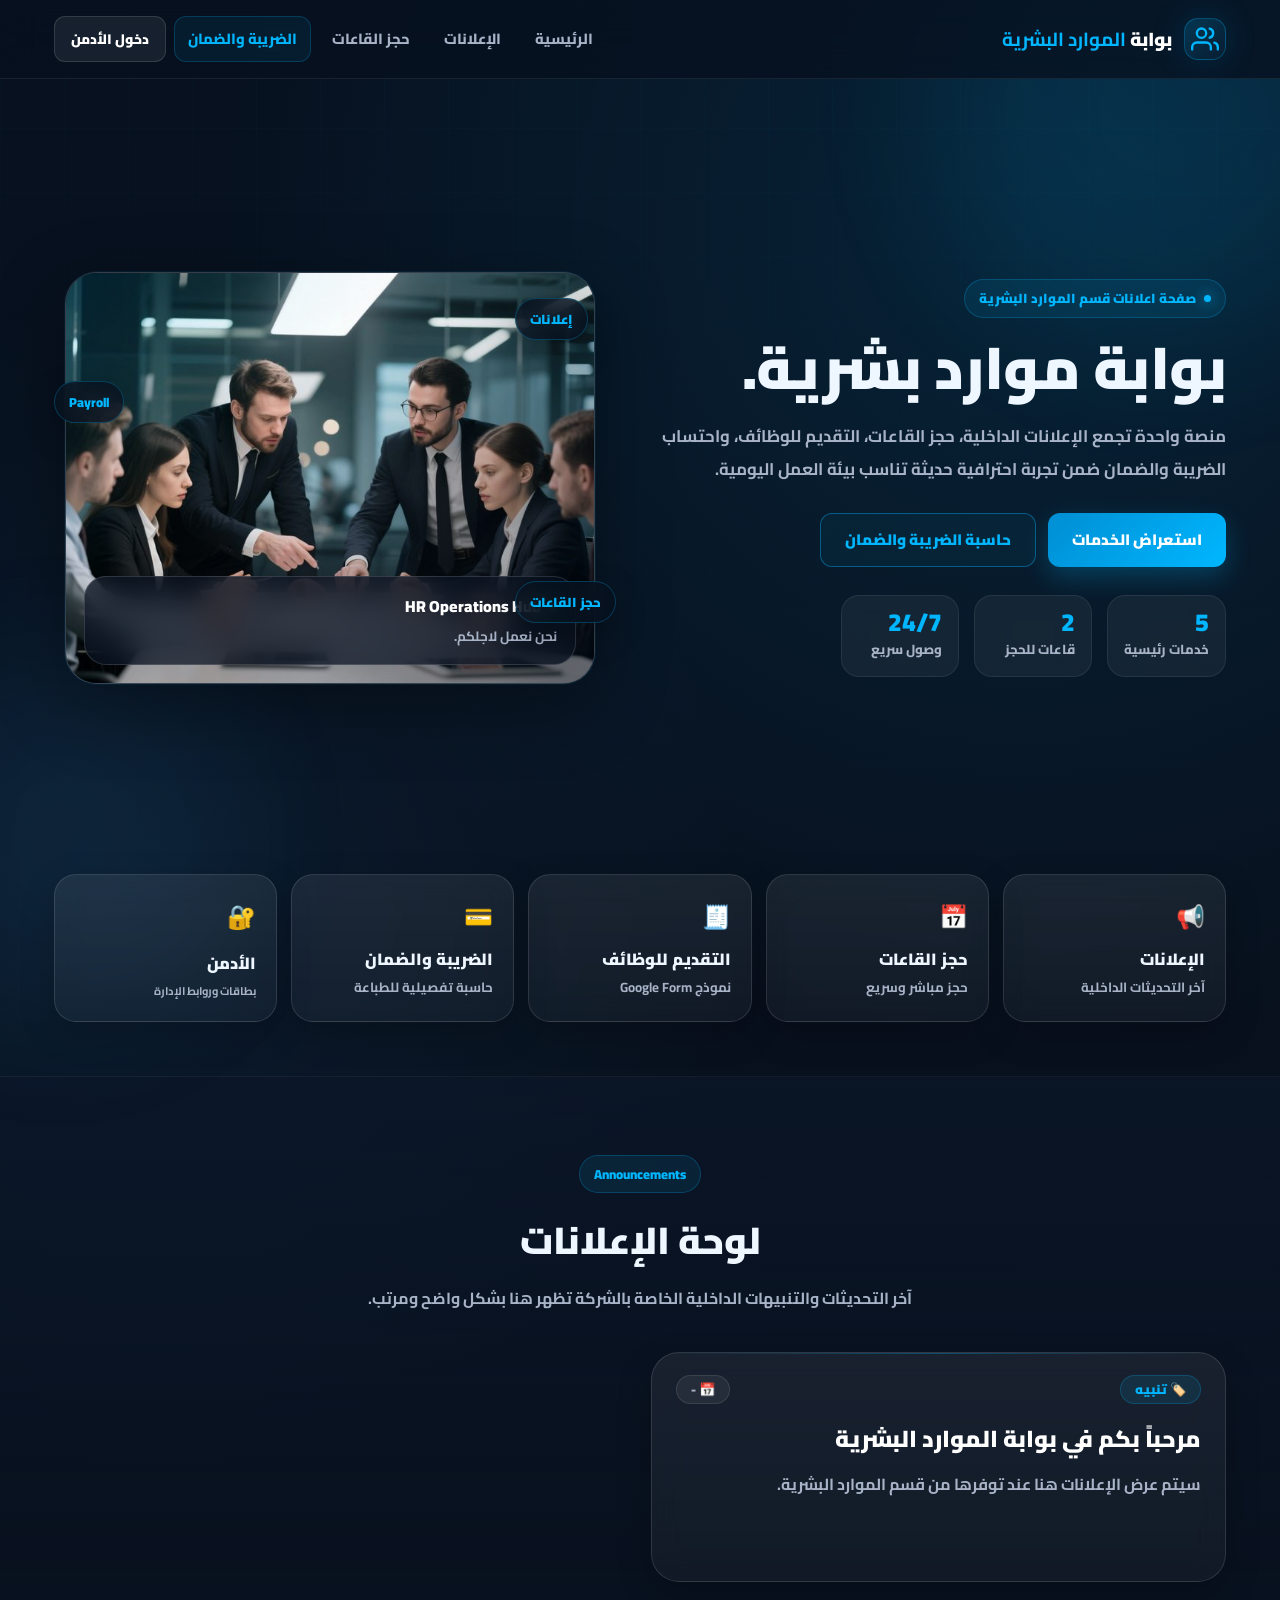
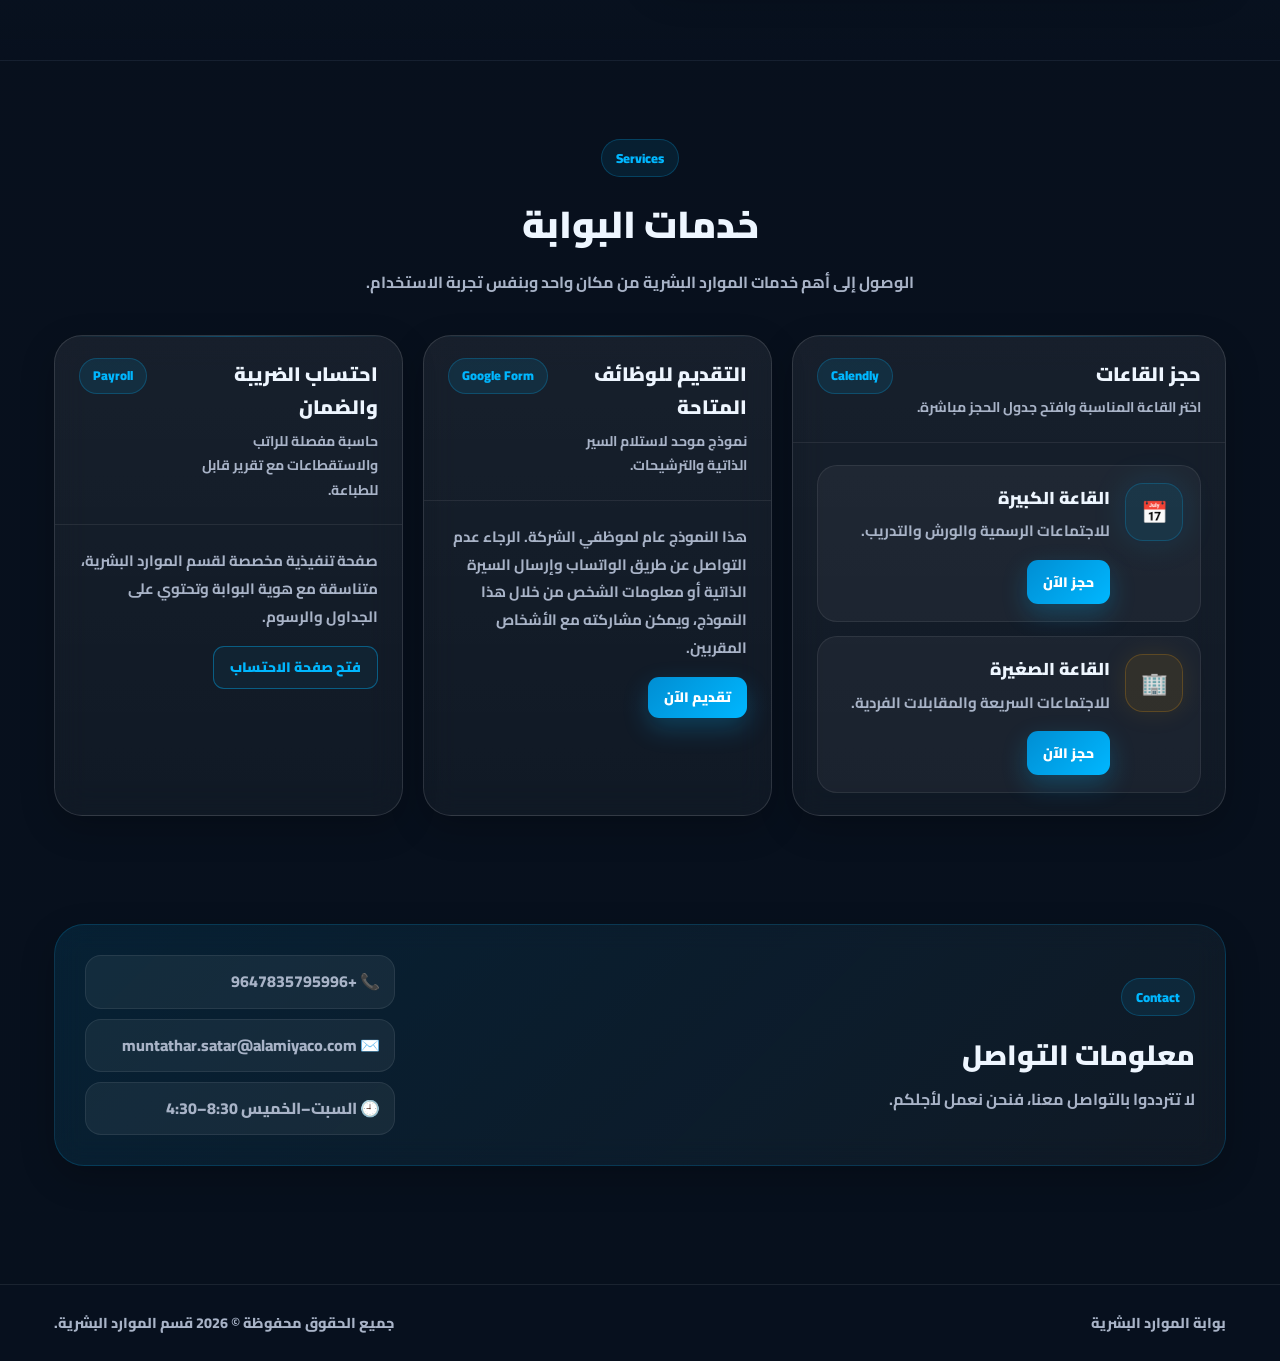
==== commit 173bc06c: "index.html" ====
--- a/index.html
+++ b/index.html
@@ -51,7 +51,7 @@
 
           <div class="hero-buttons">
             <a class="btn btn-primary" href="#quickAccess">استعراض الخدمات</a>
-            <a class="btn btn-outline" href="tax.html">فتح الحاسبة</a>
+            <a class="btn btn-outline" href="tax.html">حاسبة الضريبة والضمان</a>
           </div>
 
           <div class="hero-metrics" aria-label="مؤشرات البوابة">
--- a/styles.css
+++ b/styles.css
@@ -219,3 +219,102 @@
   .bg-grid,.bg-orb{display:none!important}
   .card,.visual-card,.contact-panel{box-shadow:none!important;background:#fff!important;border:1px solid #ddd!important}
 }
+.ann-list {
+  display: grid;
+  grid-template-columns: repeat(2, minmax(0, 1fr));
+  gap: 22px;
+  align-items: stretch;
+}
+
+.ann-item {
+  min-height: 230px;
+}
+
+.announcement-card-body {
+  height: 100%;
+  display: flex;
+  flex-direction: column;
+  gap: 14px;
+}
+
+.announcement-top {
+  display: flex;
+  align-items: center;
+  justify-content: space-between;
+  gap: 12px;
+  flex-wrap: wrap;
+  margin-bottom: 4px;
+}
+
+.announcement-tag,
+.announcement-date {
+  display: inline-flex;
+  align-items: center;
+  gap: 6px;
+  border-radius: 999px;
+  padding: 7px 14px;
+  font-size: 0.82rem;
+  font-weight: 900;
+  line-height: 1;
+}
+
+.announcement-tag {
+  color: var(--cyan);
+  background: rgba(0, 183, 255, 0.10);
+  border: 1px solid rgba(0, 183, 255, 0.22);
+}
+
+.announcement-date {
+  color: var(--muted);
+  background: rgba(255, 255, 255, 0.06);
+  border: 1px solid rgba(255, 255, 255, 0.10);
+}
+
+.ann-title {
+  font-size: 1.45rem;
+  font-weight: 900;
+  color: var(--white);
+  line-height: 1.45;
+  margin: 0;
+}
+
+.ann-text {
+  color: var(--muted);
+  font-size: 1rem;
+  font-weight: 700;
+  line-height: 1.9;
+  margin: 0;
+  flex: 1;
+}
+
+.ann-actions {
+  margin-top: auto;
+  display: flex;
+  justify-content: flex-start;
+}
+
+html[dir="rtl"] .ann-actions {
+  justify-content: flex-start;
+}
+
+@media (max-width: 900px) {
+  .ann-list {
+    grid-template-columns: 1fr;
+  }
+
+  .ann-item {
+    min-height: auto;
+  }
+
+  /* ===== FIX: Prevent page sections from disappearing if JS/reveal fails ===== */
+.reveal {
+  opacity: 1 !important;
+  transform: none !important;
+}
+
+.reveal.visible,
+.reveal.revealed {
+  opacity: 1 !important;
+  transform: none !important;
+}
+}
